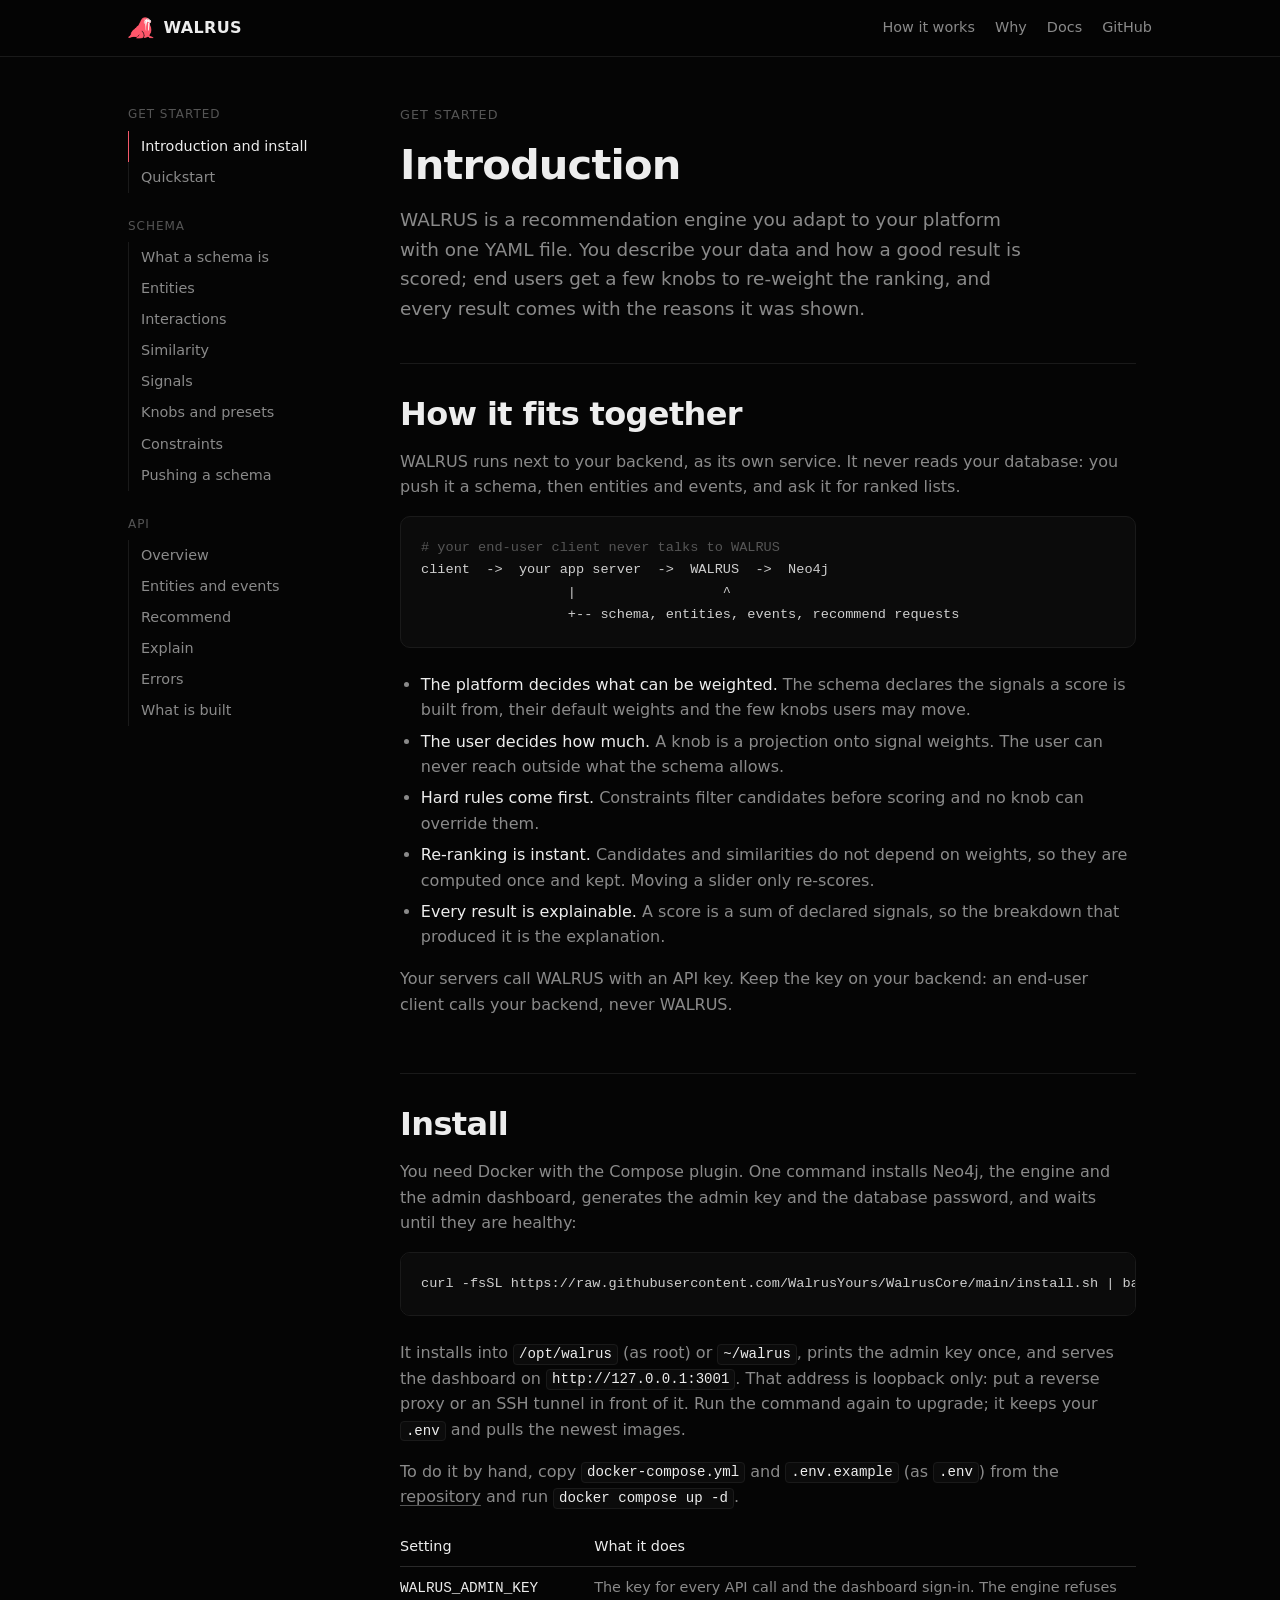
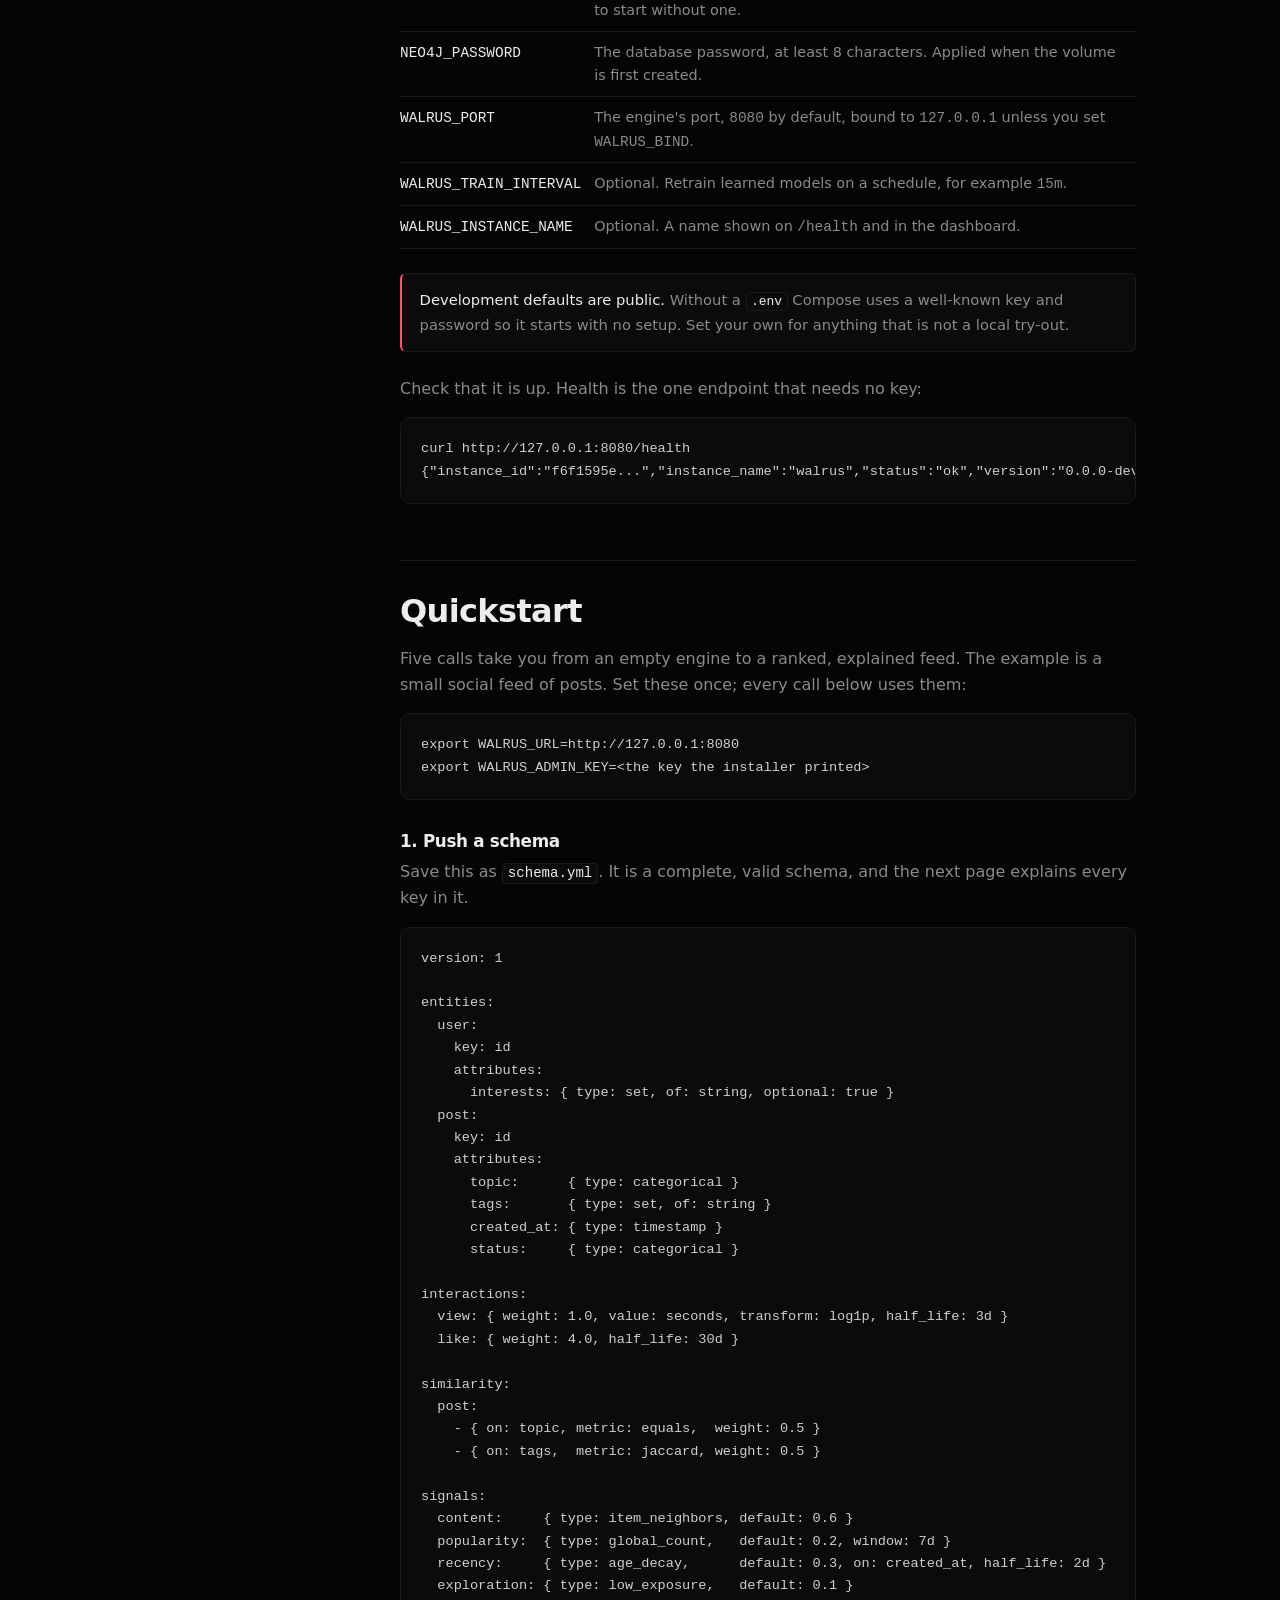
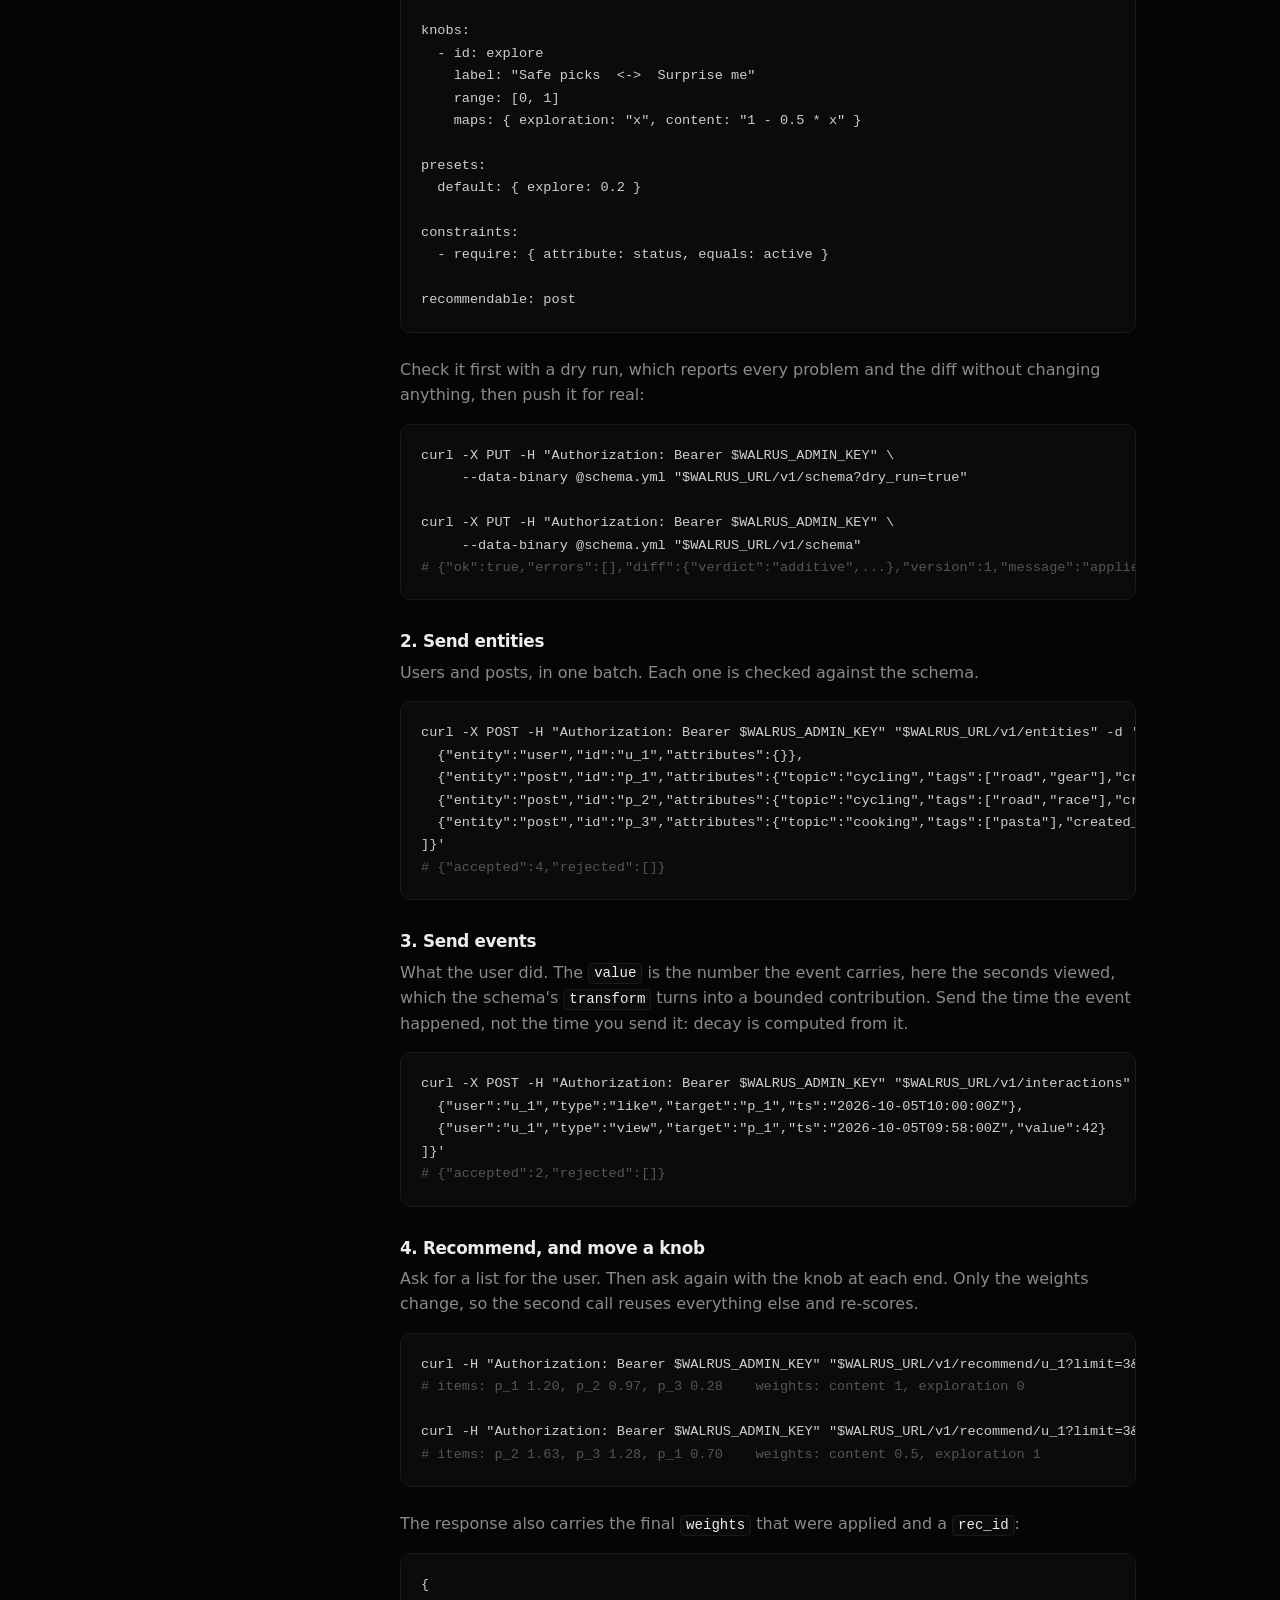
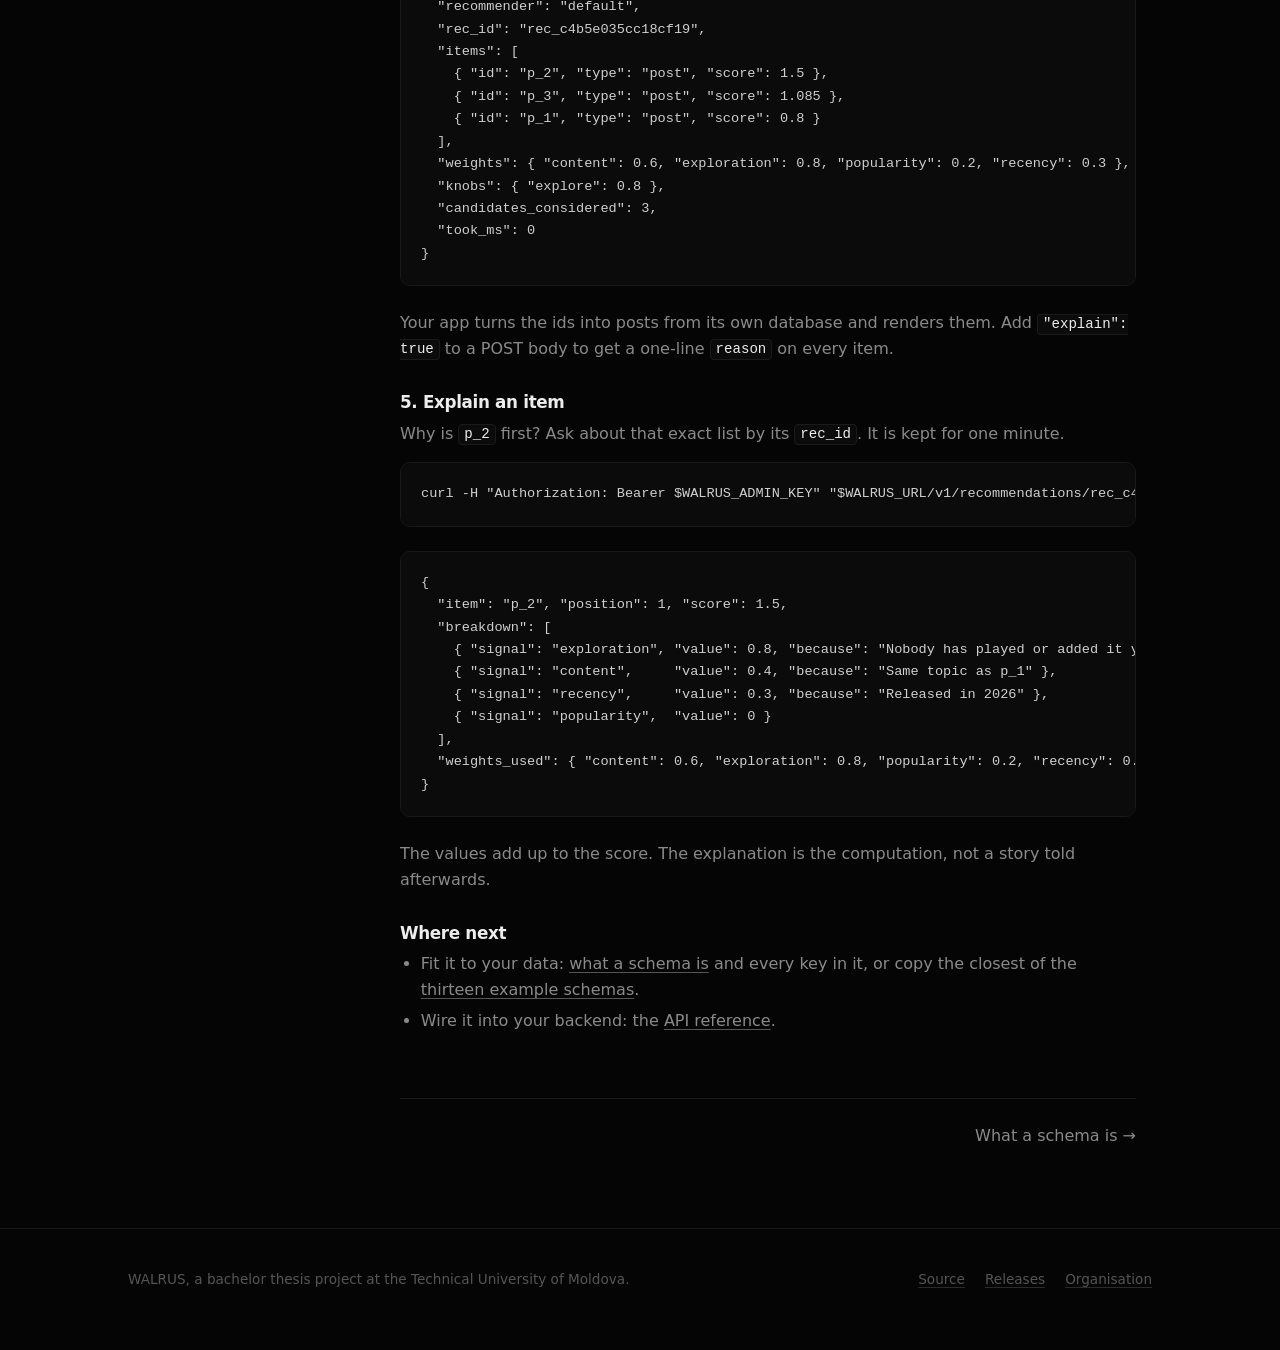
==== docs/index.html @ 2ddcf682 "docs: add docs" ====
<!doctype html>
<html lang="en">
<head>
  <meta charset="utf-8">
  <meta name="viewport" content="width=device-width, initial-scale=1">
  <title>Get started · WALRUS docs</title>
  <meta name="description" content="Install WALRUS, push a schema, send entities and events, and get a ranked, explained feed back in a few minutes.">
  <meta name="color-scheme" content="dark">
  <meta name="theme-color" content="#050505">
  <link rel="canonical" href="https://walrusyours.github.io/docs/">
  <meta property="og:type" content="website">
  <meta property="og:site_name" content="WALRUS">
  <meta property="og:title" content="Get started · WALRUS docs">
  <meta property="og:description" content="Install WALRUS, push a schema, send entities and events, and get a ranked, explained feed back.">
  <meta property="og:url" content="https://walrusyours.github.io/docs/">
  <meta property="og:image" content="https://walrusyours.github.io/assets/og.png">
  <meta name="twitter:card" content="summary_large_image">
  <link rel="icon" href="../assets/favicon.svg" type="image/svg+xml">
  <link rel="apple-touch-icon" href="../assets/walrus.png">
  <link rel="stylesheet" href="../style.css">
</head>
<body>

<header class="site">
  <div class="wrap">
    <a class="brand" href="../"><img src="../assets/walrus.png" alt="">WALRUS</a>
    <nav class="site" aria-label="Main">
      <a href="../#how">How it works</a>
      <a href="../#why">Why</a>
      <a class="keep" href="./" aria-current="page">Docs</a>
      <a class="keep" href="https://github.com/WalrusYours/WalrusCore">GitHub</a>
    </nav>
  </div>
</header>

<div class="wrap docs">

  <nav class="docs-nav" aria-label="Documentation">
    <h4>Get started</h4>
    <a href="./" aria-current="page">Introduction and install</a>
    <a href="./#quickstart">Quickstart</a>
    <h4>Schema</h4>
    <a href="schema.html">What a schema is</a>
    <a href="schema.html#entities">Entities</a>
    <a href="schema.html#interactions">Interactions</a>
    <a href="schema.html#similarity">Similarity</a>
    <a href="schema.html#signals">Signals</a>
    <a href="schema.html#knobs">Knobs and presets</a>
    <a href="schema.html#constraints">Constraints</a>
    <a href="schema.html#pushing">Pushing a schema</a>
    <h4>API</h4>
    <a href="api.html">Overview</a>
    <a href="api.html#entities">Entities and events</a>
    <a href="api.html#recommend">Recommend</a>
    <a href="api.html#explain">Explain</a>
    <a href="api.html#errors">Errors</a>
    <a href="api.html#status">What is built</a>
  </nav>

  <main class="doc" id="top">

    <p class="eyebrow">Get started</p>
    <h1>Introduction</h1>
    <p class="lead">
      WALRUS is a recommendation engine you adapt to your platform with one YAML file.
      You describe your data and how a good result is scored; end users get a few knobs to
      re-weight the ranking, and every result comes with the reasons it was shown.
    </p>

    <h2 id="how-it-works">How it fits together</h2>
    <p>
      WALRUS runs next to your backend, as its own service. It never reads your database:
      you push it a schema, then entities and events, and ask it for ranked lists.
    </p>
    <pre><code><span class="c"># your end-user client never talks to WALRUS</span>
client  -&gt;  your app server  -&gt;  WALRUS  -&gt;  Neo4j
                  |                  ^
                  +-- schema, entities, events, recommend requests</code></pre>
    <ul>
      <li><strong>The platform decides what can be weighted.</strong> The schema declares the signals a score is built from, their default weights and the few knobs users may move.</li>
      <li><strong>The user decides how much.</strong> A knob is a projection onto signal weights. The user can never reach outside what the schema allows.</li>
      <li><strong>Hard rules come first.</strong> Constraints filter candidates before scoring and no knob can override them.</li>
      <li><strong>Re-ranking is instant.</strong> Candidates and similarities do not depend on weights, so they are computed once and kept. Moving a slider only re-scores.</li>
      <li><strong>Every result is explainable.</strong> A score is a sum of declared signals, so the breakdown that produced it is the explanation.</li>
    </ul>
    <p>Your servers call WALRUS with an API key. Keep the key on your backend: an end-user client calls your backend, never WALRUS.</p>

    <h2 id="install">Install</h2>
    <p>
      You need Docker with the Compose plugin. One command installs Neo4j, the engine and the
      admin dashboard, generates the admin key and the database password, and waits until they are healthy:
    </p>
    <pre><code>curl -fsSL https://raw.githubusercontent.com/WalrusYours/WalrusCore/main/install.sh | bash</code></pre>
    <p>
      It installs into <code>/opt/walrus</code> (as root) or <code>~/walrus</code>, prints the admin key
      once, and serves the dashboard on <code>http://127.0.0.1:3001</code>. That address is loopback
      only: put a reverse proxy or an SSH tunnel in front of it. Run the command again to upgrade; it
      keeps your <code>.env</code> and pulls the newest images.
    </p>
    <p>
      To do it by hand, copy <code>docker-compose.yml</code> and <code>.env.example</code> (as <code>.env</code>)
      from the <a href="https://github.com/WalrusYours/WalrusCore">repository</a> and run
      <code>docker compose up -d</code>.
    </p>

    <div class="table-scroll"><table>
      <thead><tr><th>Setting</th><th>What it does</th></tr></thead>
      <tbody>
        <tr><td><code>WALRUS_ADMIN_KEY</code></td><td>The key for every API call and the dashboard sign-in. The engine refuses to start without one.</td></tr>
        <tr><td><code>NEO4J_PASSWORD</code></td><td>The database password, at least 8 characters. Applied when the volume is first created.</td></tr>
        <tr><td><code>WALRUS_PORT</code></td><td>The engine's port, <code>8080</code> by default, bound to <code>127.0.0.1</code> unless you set <code>WALRUS_BIND</code>.</td></tr>
        <tr><td><code>WALRUS_TRAIN_INTERVAL</code></td><td>Optional. Retrain learned models on a schedule, for example <code>15m</code>.</td></tr>
        <tr><td><code>WALRUS_INSTANCE_NAME</code></td><td>Optional. A name shown on <code>/health</code> and in the dashboard.</td></tr>
      </tbody>
    </table></div>

    <div class="note">
      <p><strong>Development defaults are public.</strong> Without a <code>.env</code> Compose uses a well-known key and password so it starts with no setup. Set your own for anything that is not a local try-out.</p>
    </div>

    <p>Check that it is up. Health is the one endpoint that needs no key:</p>
    <pre><code>curl http://127.0.0.1:8080/health
{"instance_id":"f6f1595e...","instance_name":"walrus","status":"ok","version":"0.0.0-dev"}</code></pre>

    <h2 id="quickstart">Quickstart</h2>
    <p>
      Five calls take you from an empty engine to a ranked, explained feed. The example is a small
      social feed of posts. Set these once; every call below uses them:
    </p>
    <pre><code>export WALRUS_URL=http://127.0.0.1:8080
export WALRUS_ADMIN_KEY=&lt;the key the installer printed&gt;</code></pre>

    <h3 id="qs-schema">1. Push a schema</h3>
    <p>Save this as <code>schema.yml</code>. It is a complete, valid schema, and the next page explains every key in it.</p>
    <pre><code>version: 1

entities:
  user:
    key: id
    attributes:
      interests: { type: set, of: string, optional: true }
  post:
    key: id
    attributes:
      topic:      { type: categorical }
      tags:       { type: set, of: string }
      created_at: { type: timestamp }
      status:     { type: categorical }

interactions:
  view: { weight: 1.0, value: seconds, transform: log1p, half_life: 3d }
  like: { weight: 4.0, half_life: 30d }

similarity:
  post:
    - { on: topic, metric: equals,  weight: 0.5 }
    - { on: tags,  metric: jaccard, weight: 0.5 }

signals:
  content:     { type: item_neighbors, default: 0.6 }
  popularity:  { type: global_count,   default: 0.2, window: 7d }
  recency:     { type: age_decay,      default: 0.3, on: created_at, half_life: 2d }
  exploration: { type: low_exposure,   default: 0.1 }

knobs:
  - id: explore
    label: "Safe picks  &lt;-&gt;  Surprise me"
    range: [0, 1]
    maps: { exploration: "x", content: "1 - 0.5 * x" }

presets:
  default: { explore: 0.2 }

constraints:
  - require: { attribute: status, equals: active }

recommendable: post</code></pre>
    <p>Check it first with a dry run, which reports every problem and the diff without changing anything, then push it for real:</p>
    <pre><code>curl -X PUT -H "Authorization: Bearer $WALRUS_ADMIN_KEY" \
     --data-binary @schema.yml "$WALRUS_URL/v1/schema?dry_run=true"

curl -X PUT -H "Authorization: Bearer $WALRUS_ADMIN_KEY" \
     --data-binary @schema.yml "$WALRUS_URL/v1/schema"
<span class="c"># {"ok":true,"errors":[],"diff":{"verdict":"additive",...},"version":1,"message":"applied as version 1"}</span></code></pre>

    <h3 id="qs-entities">2. Send entities</h3>
    <p>Users and posts, in one batch. Each one is checked against the schema.</p>
    <pre><code>curl -X POST -H "Authorization: Bearer $WALRUS_ADMIN_KEY" "$WALRUS_URL/v1/entities" -d '{"entities":[
  {"entity":"user","id":"u_1","attributes":{}},
  {"entity":"post","id":"p_1","attributes":{"topic":"cycling","tags":["road","gear"],"created_at":"2026-10-05T09:00:00Z","status":"active"}},
  {"entity":"post","id":"p_2","attributes":{"topic":"cycling","tags":["road","race"],"created_at":"2026-10-06T08:00:00Z","status":"active"}},
  {"entity":"post","id":"p_3","attributes":{"topic":"cooking","tags":["pasta"],"created_at":"2026-10-06T07:00:00Z","status":"active"}}
]}'
<span class="c"># {"accepted":4,"rejected":[]}</span></code></pre>

    <h3 id="qs-events">3. Send events</h3>
    <p>
      What the user did. The <code>value</code> is the number the event carries, here the seconds
      viewed, which the schema's <code>transform</code> turns into a bounded contribution.
      Send the time the event happened, not the time you send it: decay is computed from it.
    </p>
    <pre><code>curl -X POST -H "Authorization: Bearer $WALRUS_ADMIN_KEY" "$WALRUS_URL/v1/interactions" -d '{"interactions":[
  {"user":"u_1","type":"like","target":"p_1","ts":"2026-10-05T10:00:00Z"},
  {"user":"u_1","type":"view","target":"p_1","ts":"2026-10-05T09:58:00Z","value":42}
]}'
<span class="c"># {"accepted":2,"rejected":[]}</span></code></pre>

    <h3 id="qs-recommend">4. Recommend, and move a knob</h3>
    <p>
      Ask for a list for the user. Then ask again with the knob at each end. Only the weights
      change, so the second call reuses everything else and re-scores.
    </p>
    <pre><code>curl -H "Authorization: Bearer $WALRUS_ADMIN_KEY" "$WALRUS_URL/v1/recommend/u_1?limit=3&amp;knobs.explore=0"
<span class="c"># items: p_1 1.20, p_2 0.97, p_3 0.28    weights: content 1, exploration 0</span>

curl -H "Authorization: Bearer $WALRUS_ADMIN_KEY" "$WALRUS_URL/v1/recommend/u_1?limit=3&amp;knobs.explore=1"
<span class="c"># items: p_2 1.63, p_3 1.28, p_1 0.70    weights: content 0.5, exploration 1</span></code></pre>
    <p>The response also carries the final <code>weights</code> that were applied and a <code>rec_id</code>:</p>
    <pre><code>{
  "recommender": "default",
  "rec_id": "rec_c4b5e035cc18cf19",
  "items": [
    { "id": "p_2", "type": "post", "score": 1.5 },
    { "id": "p_3", "type": "post", "score": 1.085 },
    { "id": "p_1", "type": "post", "score": 0.8 }
  ],
  "weights": { "content": 0.6, "exploration": 0.8, "popularity": 0.2, "recency": 0.3 },
  "knobs": { "explore": 0.8 },
  "candidates_considered": 3,
  "took_ms": 0
}</code></pre>
    <p>Your app turns the ids into posts from its own database and renders them. Add <code>"explain": true</code> to a POST body to get a one-line <code>reason</code> on every item.</p>

    <h3 id="qs-explain">5. Explain an item</h3>
    <p>Why is <code>p_2</code> first? Ask about that exact list by its <code>rec_id</code>. It is kept for one minute.</p>
    <pre><code>curl -H "Authorization: Bearer $WALRUS_ADMIN_KEY" "$WALRUS_URL/v1/recommendations/rec_c4b5e035cc18cf19/explain/p_2"</code></pre>
    <pre><code>{
  "item": "p_2", "position": 1, "score": 1.5,
  "breakdown": [
    { "signal": "exploration", "value": 0.8, "because": "Nobody has played or added it yet" },
    { "signal": "content",     "value": 0.4, "because": "Same topic as p_1" },
    { "signal": "recency",     "value": 0.3, "because": "Released in 2026" },
    { "signal": "popularity",  "value": 0 }
  ],
  "weights_used": { "content": 0.6, "exploration": 0.8, "popularity": 0.2, "recency": 0.3 }
}</code></pre>
    <p>The values add up to the score. The explanation is the computation, not a story told afterwards.</p>

    <h3>Where next</h3>
    <ul>
      <li>Fit it to your data: <a href="schema.html">what a schema is</a> and every key in it, or copy the closest of the <a href="https://github.com/WalrusYours/WalrusCore/tree/main/docs/schema/schema-examples">thirteen example schemas</a>.</li>
      <li>Wire it into your backend: the <a href="api.html">API reference</a>.</li>
    </ul>

    <div class="pager">
      <span></span>
      <a href="schema.html">What a schema is &rarr;</a>
    </div>

  </main>
</div>

<footer>
  <div class="wrap">
    <span>WALRUS, a bachelor thesis project at the Technical University of Moldova.</span>
    <span class="links">
      <a href="https://github.com/WalrusYours/WalrusCore">Source</a>
      <a href="https://github.com/WalrusYours/WalrusCore/releases">Releases</a>
      <a href="https://github.com/WalrusYours">Organisation</a>
    </span>
  </div>
</footer>

</body>
</html>
---- style.css ----
:root {
  --bg: #050505;
  --panel: #0b0b0b;
  --line: #1a1a1a;
  --line-strong: #2a2a2a;
  --ink: #ededed;
  --muted: #8a8a8a;
  --faint: #555555;
  --accent: #f4586a; /* the coral of the logo, used sparingly */
  --max: 64rem;
  color-scheme: dark;
}

*,
*::before,
*::after {
  box-sizing: border-box;
}

html {
  scroll-behavior: smooth;
}

body {
  margin: 0;
  background: var(--bg);
  color: var(--ink);
  font: 16px/1.6 system-ui, -apple-system, "Segoe UI", Roboto, sans-serif;
  -webkit-font-smoothing: antialiased;
}

a {
  color: inherit;
  text-decoration-color: var(--line-strong);
  text-underline-offset: 3px;
}
a:hover {
  text-decoration-color: var(--ink);
}
a:focus-visible,
button:focus-visible {
  outline: 2px solid var(--faint);
  outline-offset: 3px;
  border-radius: 4px;
}

.wrap {
  width: min(100% - 2rem, var(--max));
  margin-inline: auto;
}

/* Header */
header.site {
  position: sticky;
  top: 0;
  z-index: 10;
  background: rgb(5 5 5 / 0.85);
  backdrop-filter: blur(8px);
  border-bottom: 1px solid var(--line);
}
header.site .wrap {
  display: flex;
  align-items: center;
  gap: 1.5rem;
  height: 3.5rem;
}
.brand {
  display: flex;
  align-items: center;
  gap: 0.6rem;
  font-weight: 600;
  letter-spacing: 0.02em;
  text-decoration: none;
}
.brand img {
  width: 26px;
  height: auto;
}
nav.site {
  margin-left: auto;
  display: flex;
  gap: 1.25rem;
  font-size: 0.9rem;
  color: var(--muted);
}
nav.site a {
  text-decoration: none;
}
nav.site a:hover {
  color: var(--ink);
}

/* Sections */
section {
  padding: 5rem 0;
  border-bottom: 1px solid var(--line);
}
section:last-of-type {
  border-bottom: 0;
}
h1,
h2,
h3 {
  margin: 0;
  font-weight: 600;
  letter-spacing: -0.02em;
  line-height: 1.15;
}
h1 {
  font-size: clamp(2.2rem, 6vw, 3.8rem);
}
h2 {
  font-size: clamp(1.5rem, 3.5vw, 2rem);
  margin-bottom: 1rem;
}
h3 {
  font-size: 1rem;
  margin-bottom: 0.4rem;
}
p {
  margin: 0 0 1rem;
  color: var(--muted);
}
.eyebrow {
  margin-bottom: 1rem;
  font-size: 0.8rem;
  letter-spacing: 0.08em;
  text-transform: uppercase;
  color: var(--faint);
}
.lead {
  max-width: 40rem;
  font-size: 1.15rem;
}

/* Hero */
.hero {
  padding: 7rem 0 5rem;
}
.hero img.mark {
  width: 72px;
  height: auto;
  margin-bottom: 2rem;
}
.hero h1 span {
  color: var(--muted);
}
.actions {
  display: flex;
  flex-wrap: wrap;
  gap: 0.75rem;
  margin-top: 2rem;
}
.btn {
  display: inline-flex;
  align-items: center;
  gap: 0.5rem;
  padding: 0.6rem 1.1rem;
  border: 1px solid var(--line-strong);
  border-radius: 999px;
  font-size: 0.92rem;
  text-decoration: none;
  color: var(--ink);
  transition: border-color 0.15s, background 0.15s;
}
.btn:hover {
  border-color: var(--ink);
}
.btn.primary {
  background: var(--ink);
  border-color: var(--ink);
  color: var(--bg);
}
.btn.primary:hover {
  background: #fff;
}

/* Grids */
.grid {
  display: grid;
  gap: 2rem 3rem;
  margin-top: 2.5rem;
  grid-template-columns: repeat(auto-fit, minmax(14rem, 1fr));
}
.grid p {
  margin: 0;
  font-size: 0.95rem;
}
.step-num {
  display: block;
  margin-bottom: 0.6rem;
  font-size: 0.8rem;
  color: var(--accent);
  font-variant-numeric: tabular-nums;
}

/* Code */
pre {
  margin: 1.5rem 0 0;
  padding: 1.25rem;
  overflow-x: auto;
  background: var(--panel);
  border: 1px solid var(--line);
  border-radius: 10px;
  font: 0.85rem/1.65 ui-monospace, SFMono-Regular, Menlo, Consolas, monospace;
  color: #cfcfcf;
}
code {
  font-family: ui-monospace, SFMono-Regular, Menlo, Consolas, monospace;
}
p code,
li code {
  padding: 0.1em 0.35em;
  background: var(--panel);
  border: 1px solid var(--line);
  border-radius: 4px;
  font-size: 0.88em;
  color: var(--ink);
}
pre .c {
  color: var(--faint);
}

/* Two columns */
.cols {
  display: grid;
  gap: 3rem;
  grid-template-columns: repeat(auto-fit, minmax(18rem, 1fr));
  align-items: start;
}
ul.plain {
  margin: 0;
  padding: 0;
  list-style: none;
}
ul.plain li {
  padding: 0.7rem 0;
  border-top: 1px solid var(--line);
  color: var(--muted);
  font-size: 0.95rem;
}
ul.plain li:last-child {
  border-bottom: 1px solid var(--line);
}
ul.plain strong {
  color: var(--ink);
  font-weight: 500;
}

/* Footer */
footer {
  padding: 2.5rem 0 4rem;
  border-top: 1px solid var(--line);
  color: var(--faint);
  font-size: 0.85rem;
}
footer .wrap {
  display: flex;
  flex-wrap: wrap;
  gap: 1rem 2rem;
  align-items: center;
}
footer .links {
  margin-left: auto;
  display: flex;
  gap: 1.25rem;
}

/* Docs */
.docs {
  display: grid;
  grid-template-columns: 14rem minmax(0, 1fr);
  gap: 3rem;
  padding: 3rem 0 5rem;
  align-items: start;
}
.docs-nav {
  position: sticky;
  top: 5rem;
  max-height: calc(100vh - 6.5rem);
  overflow-y: auto;
  font-size: 0.9rem;
}
.docs-nav h4 {
  margin: 1.5rem 0 0.4rem;
  font-size: 0.75rem;
  font-weight: 500;
  letter-spacing: 0.08em;
  text-transform: uppercase;
  color: var(--faint);
}
.docs-nav h4:first-child {
  margin-top: 0;
}
.docs-nav a {
  display: block;
  padding: 0.25rem 0 0.25rem 0.75rem;
  border-left: 1px solid var(--line);
  color: var(--muted);
  text-decoration: none;
}
.docs-nav a:hover {
  color: var(--ink);
  border-left-color: var(--faint);
}
.docs-nav a[aria-current="page"] {
  color: var(--ink);
  border-left-color: var(--accent);
}
.doc {
  min-width: 0;
  max-width: 46rem;
}
.doc h1 {
  font-size: clamp(2rem, 5vw, 2.6rem);
  margin-bottom: 1rem;
}
.doc h2 {
  margin: 3.5rem 0 1rem;
  padding-top: 2rem;
  border-top: 1px solid var(--line);
  scroll-margin-top: 4.5rem;
}
.doc .lead + h2 {
  margin-top: 2.5rem;
}
.doc h3 {
  margin: 2rem 0 0.5rem;
  font-size: 1.05rem;
  scroll-margin-top: 4.5rem;
}
.doc ul,
.doc ol {
  margin: 0 0 1rem;
  padding-left: 1.3rem;
  color: var(--muted);
}
.doc li {
  margin-bottom: 0.35rem;
}
.doc li strong,
.doc p strong {
  color: var(--ink);
  font-weight: 500;
}
.doc a {
  text-decoration-color: var(--faint);
}
.doc pre {
  margin: 1rem 0 1.5rem;
}
.doc table {
  width: 100%;
  margin: 0;
  border-collapse: collapse;
  font-size: 0.9rem;
}
.doc th,
.doc td {
  padding: 0.55rem 0.8rem 0.55rem 0;
  border-bottom: 1px solid var(--line);
  text-align: left;
  vertical-align: top;
  color: var(--muted);
}
.doc th {
  font-weight: 500;
  color: var(--ink);
  border-bottom-color: var(--line-strong);
}
.doc td:first-child {
  color: var(--ink);
}
.table-scroll {
  margin: 1rem 0 1.5rem;
  overflow-x: auto;
}
.note {
  margin: 1.5rem 0;
  padding: 0.9rem 1.1rem;
  background: var(--panel);
  border: 1px solid var(--line);
  border-left: 2px solid var(--accent);
  border-radius: 6px;
  font-size: 0.92rem;
  color: var(--muted);
}
.note p:last-child {
  margin-bottom: 0;
}
.note strong {
  color: var(--ink);
  font-weight: 500;
}
.pager {
  display: flex;
  justify-content: space-between;
  gap: 1rem;
  margin-top: 4rem;
  padding-top: 1.5rem;
  border-top: 1px solid var(--line);
}
.pager a {
  color: var(--muted);
  text-decoration: none;
}
.pager a:hover {
  color: var(--ink);
}

@media (max-width: 40rem) {
  nav.site a:not(.keep) {
    display: none;
  }
  section {
    padding: 3.5rem 0;
  }
  .docs {
    grid-template-columns: minmax(0, 1fr);
    gap: 1.5rem;
    padding-top: 1.5rem;
  }
  .docs-nav {
    position: static;
    max-height: none;
    padding-bottom: 1rem;
    border-bottom: 1px solid var(--line);
  }
  .hero {
    padding: 4rem 0 3rem;
  }
}

@media (prefers-reduced-motion: reduce) {
  html {
    scroll-behavior: auto;
  }
  .btn {
    transition: none;
  }
}
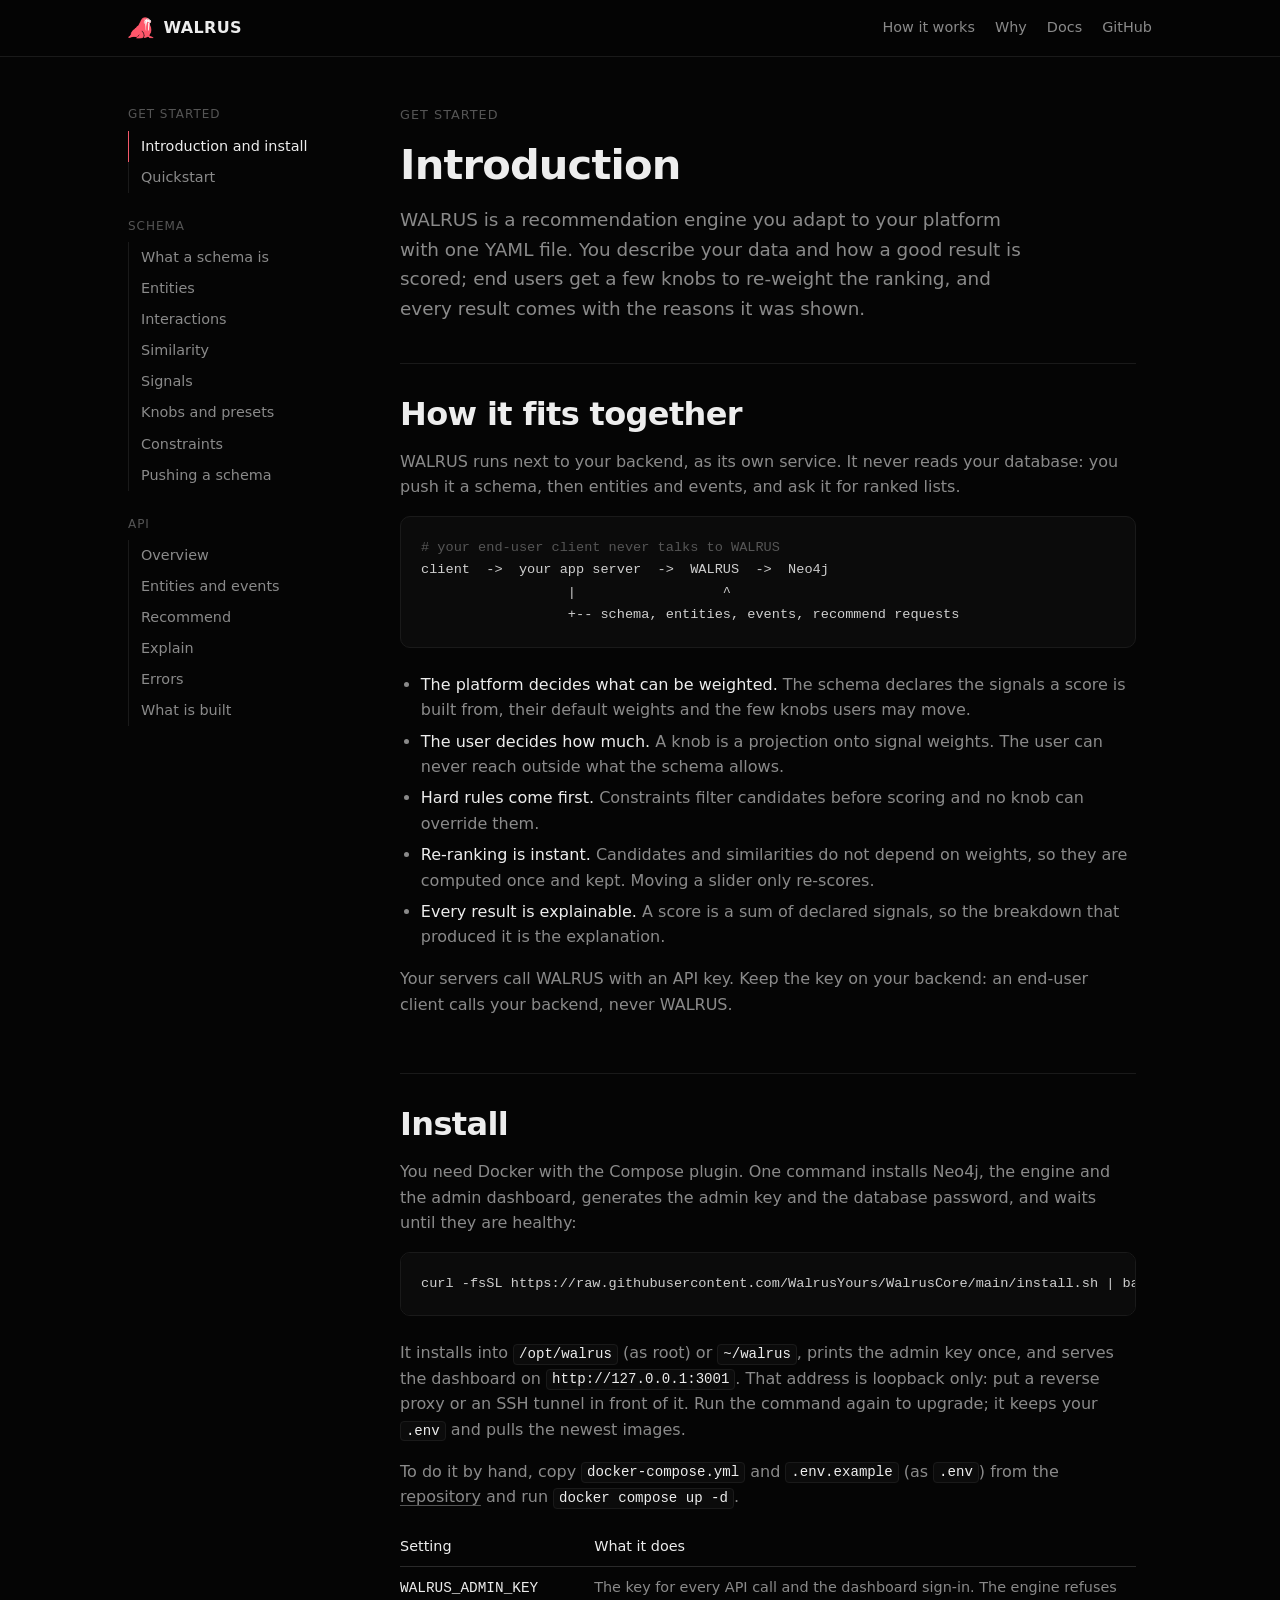
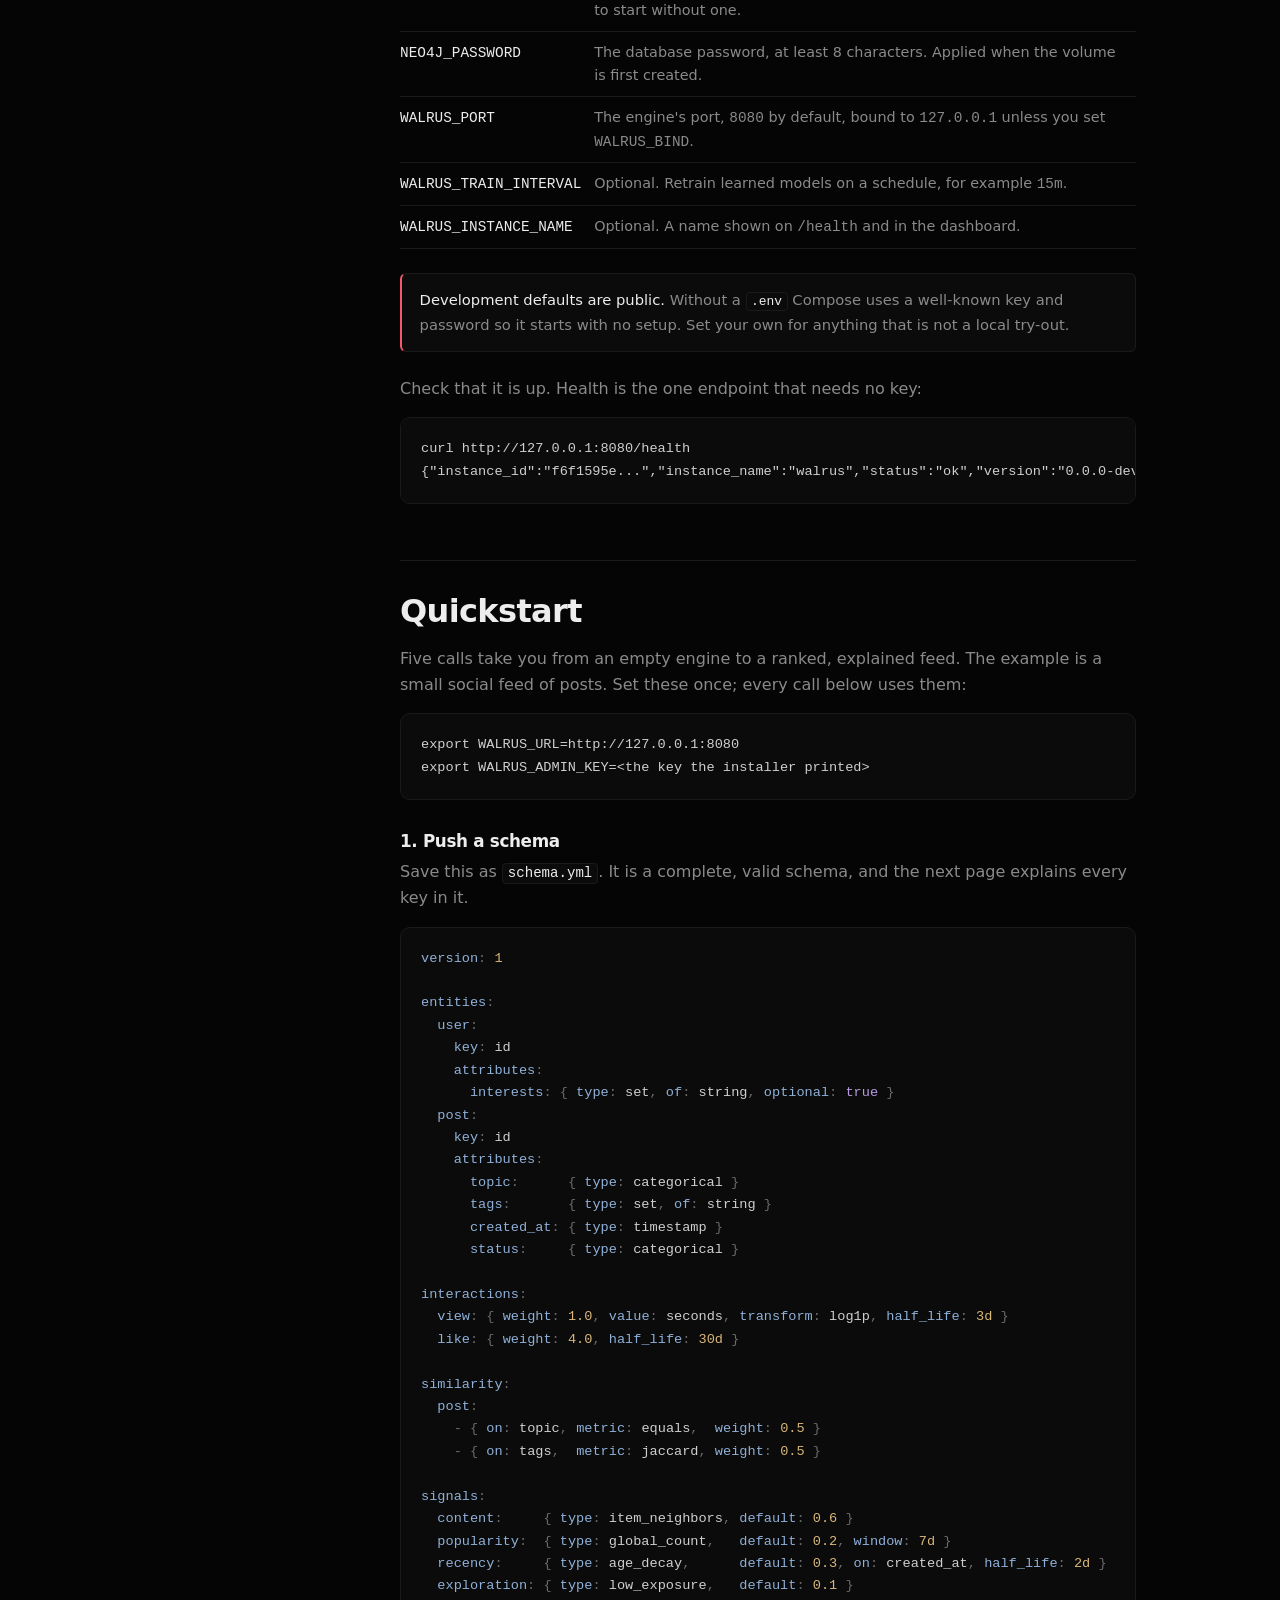
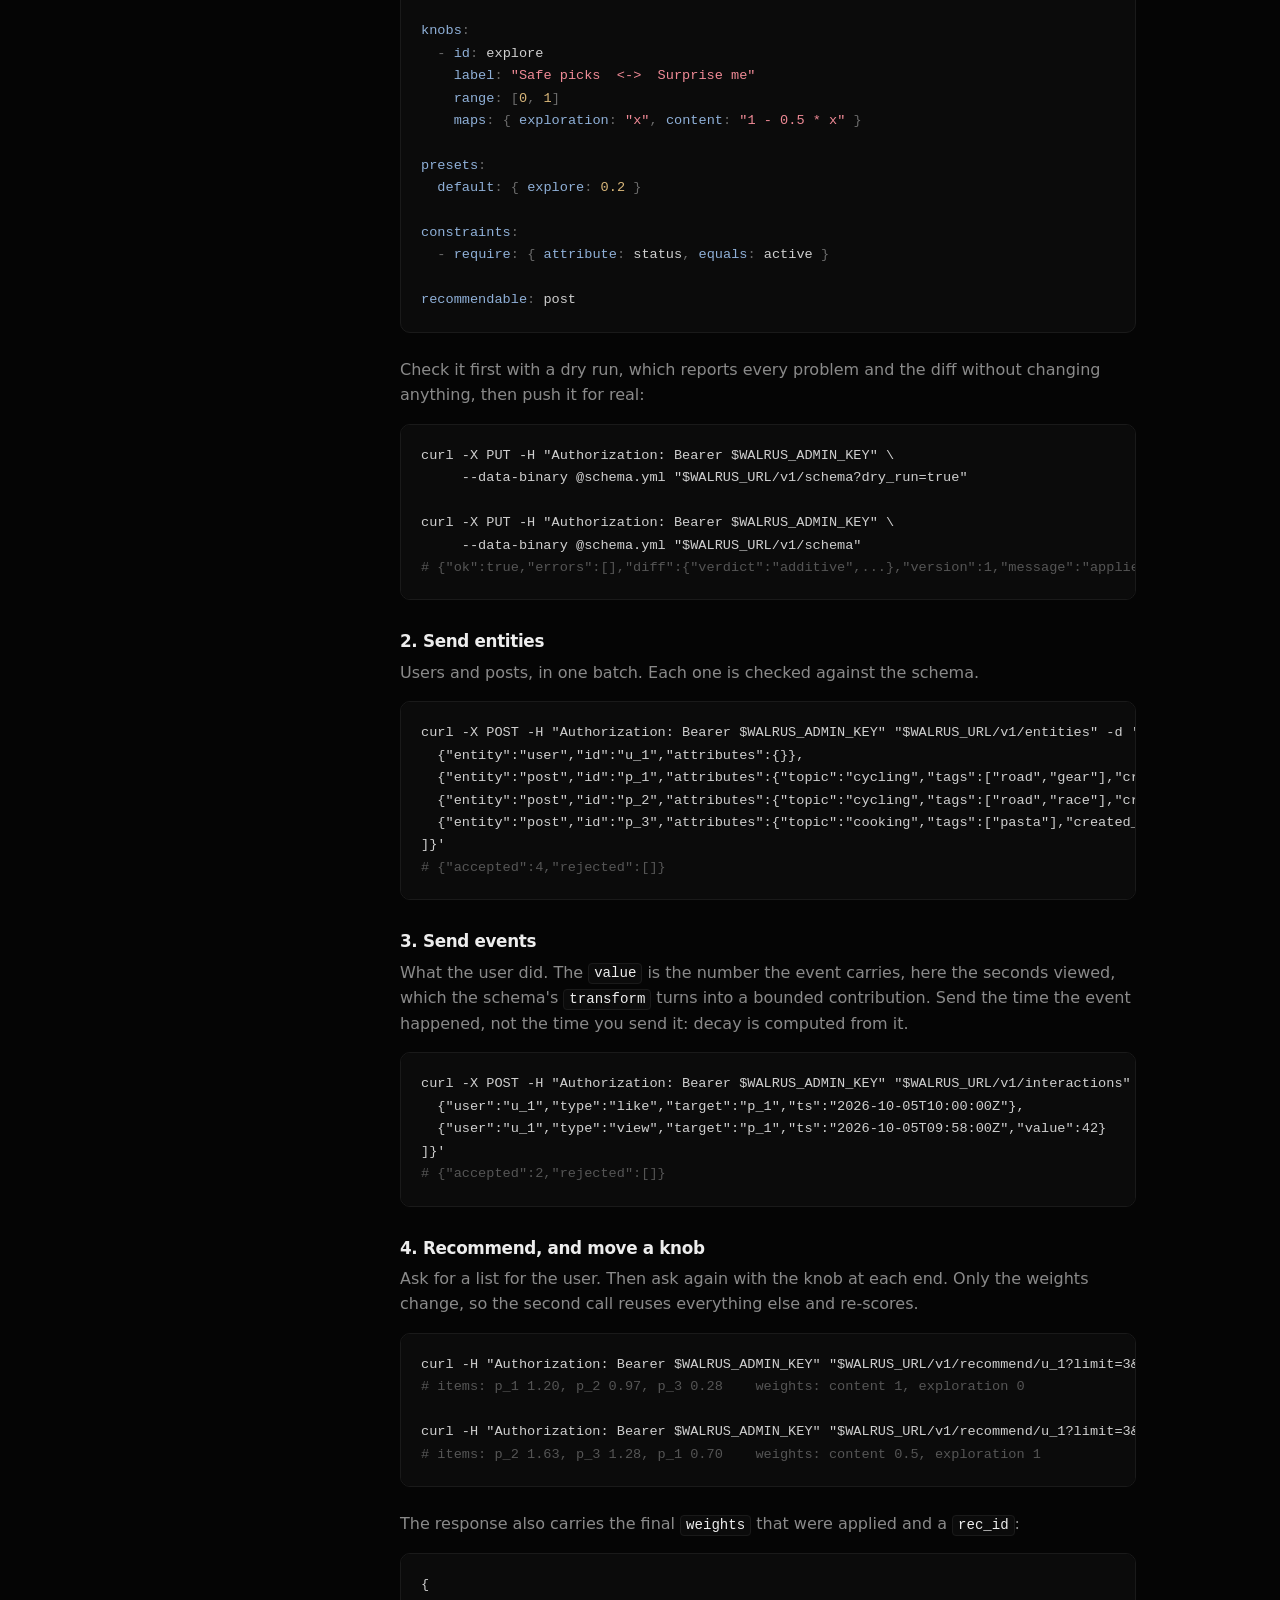
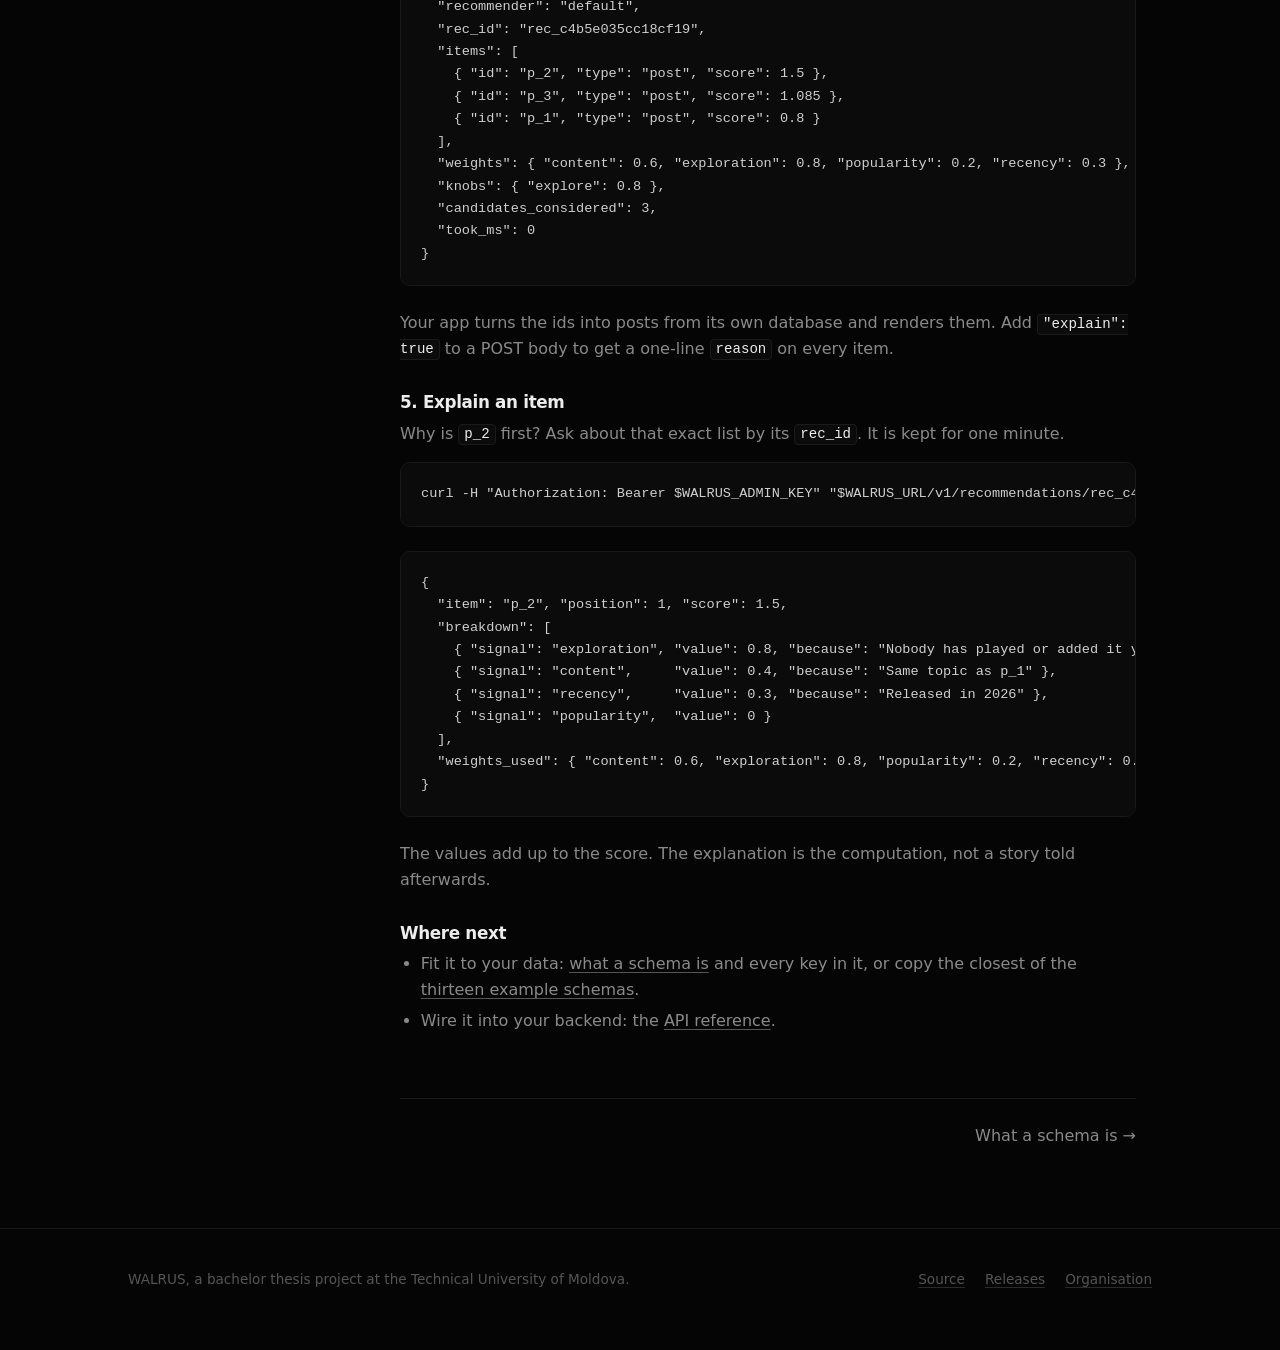
==== commit 235d7c58: "docs: add yml hightlight" ====
--- a/docs/index.html
+++ b/docs/index.html
@@ -18,6 +18,7 @@
   <link rel="icon" href="../assets/favicon.svg" type="image/svg+xml">
   <link rel="apple-touch-icon" href="../assets/walrus.png">
   <link rel="stylesheet" href="../style.css">
+  <script src="../assets/highlight.js" defer></script>
 </head>
 <body>
 
@@ -132,7 +133,7 @@
 
     <h3 id="qs-schema">1. Push a schema</h3>
     <p>Save this as <code>schema.yml</code>. It is a complete, valid schema, and the next page explains every key in it.</p>
-    <pre><code>version: 1
+    <pre><code class="language-yaml">version: 1
 
 entities:
   user:
--- a/style.css
+++ b/style.css
@@ -221,6 +221,35 @@
   color: var(--faint);
 }
 
+/* YAML highlighting (assets/highlight.js) */
+:root {
+  --hl-key: #8fb0d8;
+  --hl-str: #f08a96;
+  --hl-num: #d9b77a;
+  --hl-bool: #b79ae0;
+  --hl-punct: #6b6b6b;
+  --hl-comment: #707070;
+}
+pre .y-k {
+  color: var(--hl-key);
+}
+pre .y-s {
+  color: var(--hl-str);
+}
+pre .y-n {
+  color: var(--hl-num);
+}
+pre .y-b {
+  color: var(--hl-bool);
+}
+pre .y-p {
+  color: var(--hl-punct);
+}
+pre .y-c {
+  color: var(--hl-comment);
+  font-style: italic;
+}
+
 /* Two columns */
 .cols {
   display: grid;
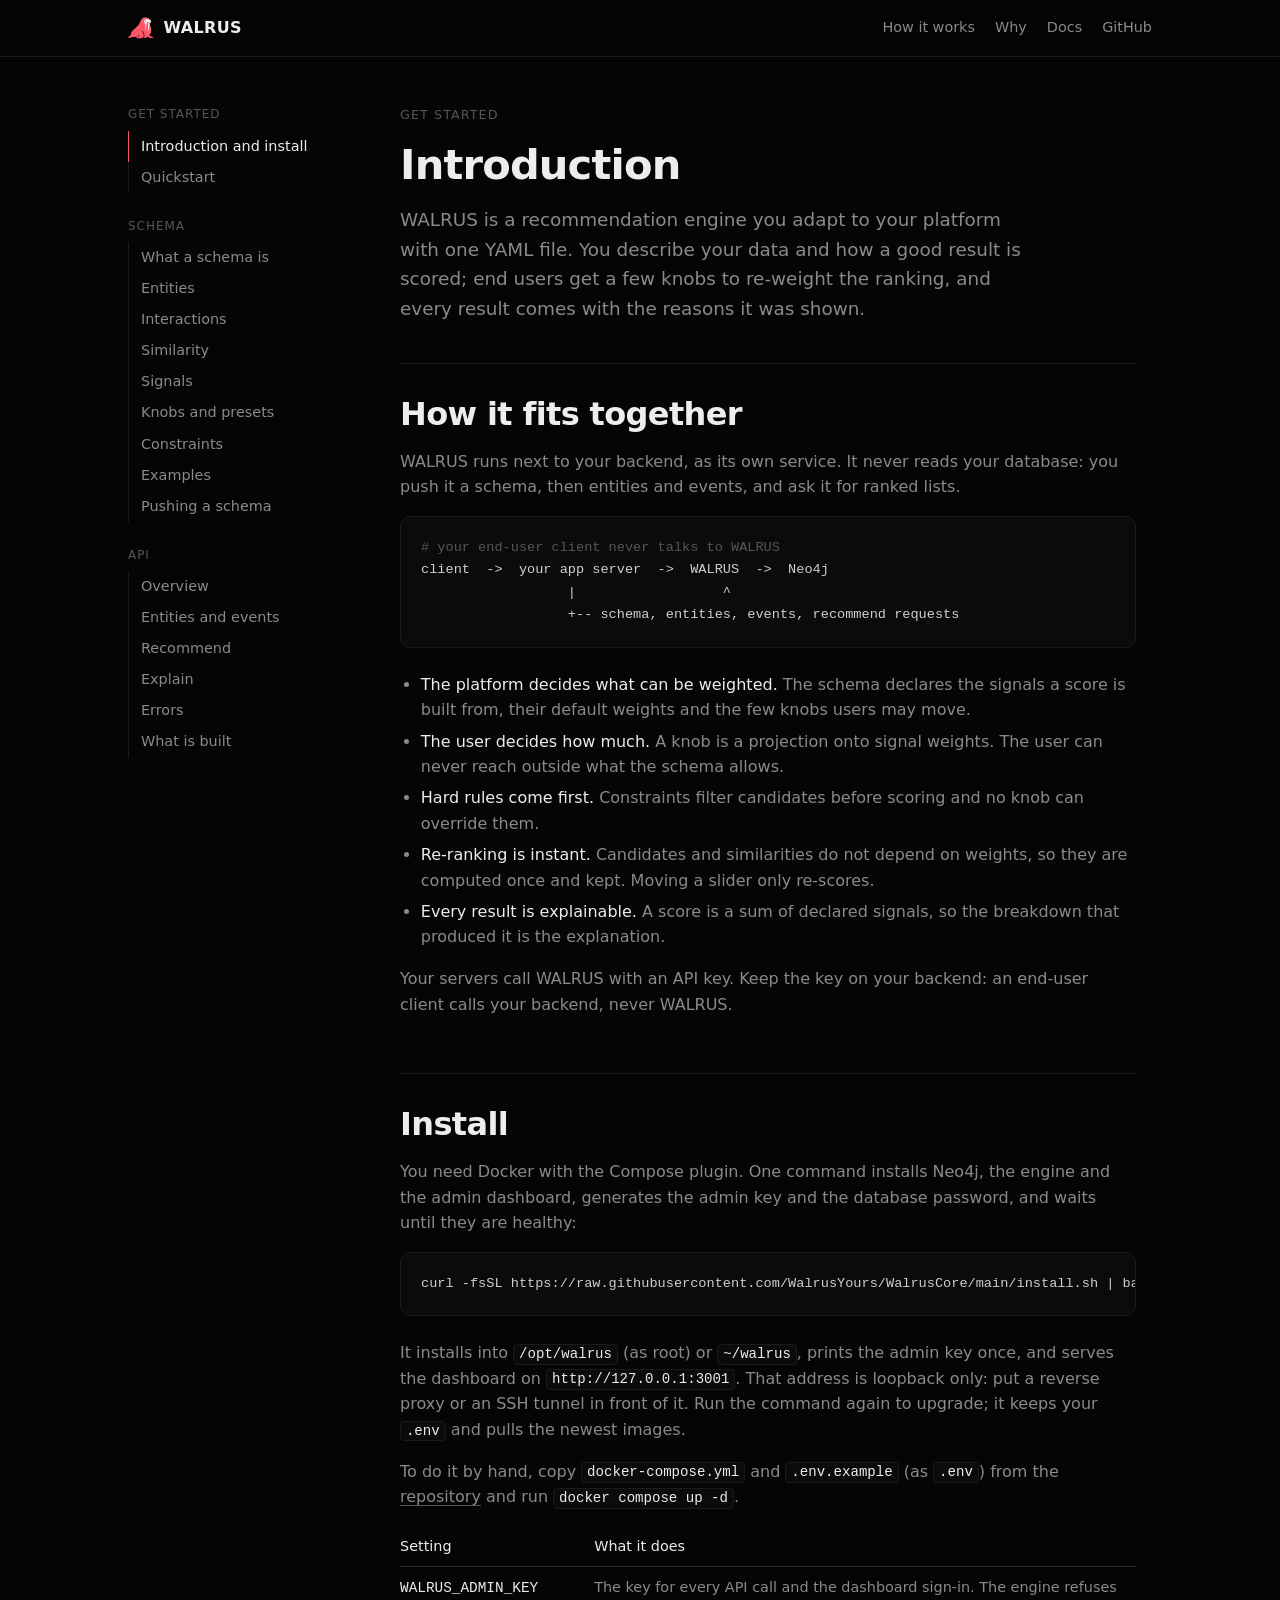
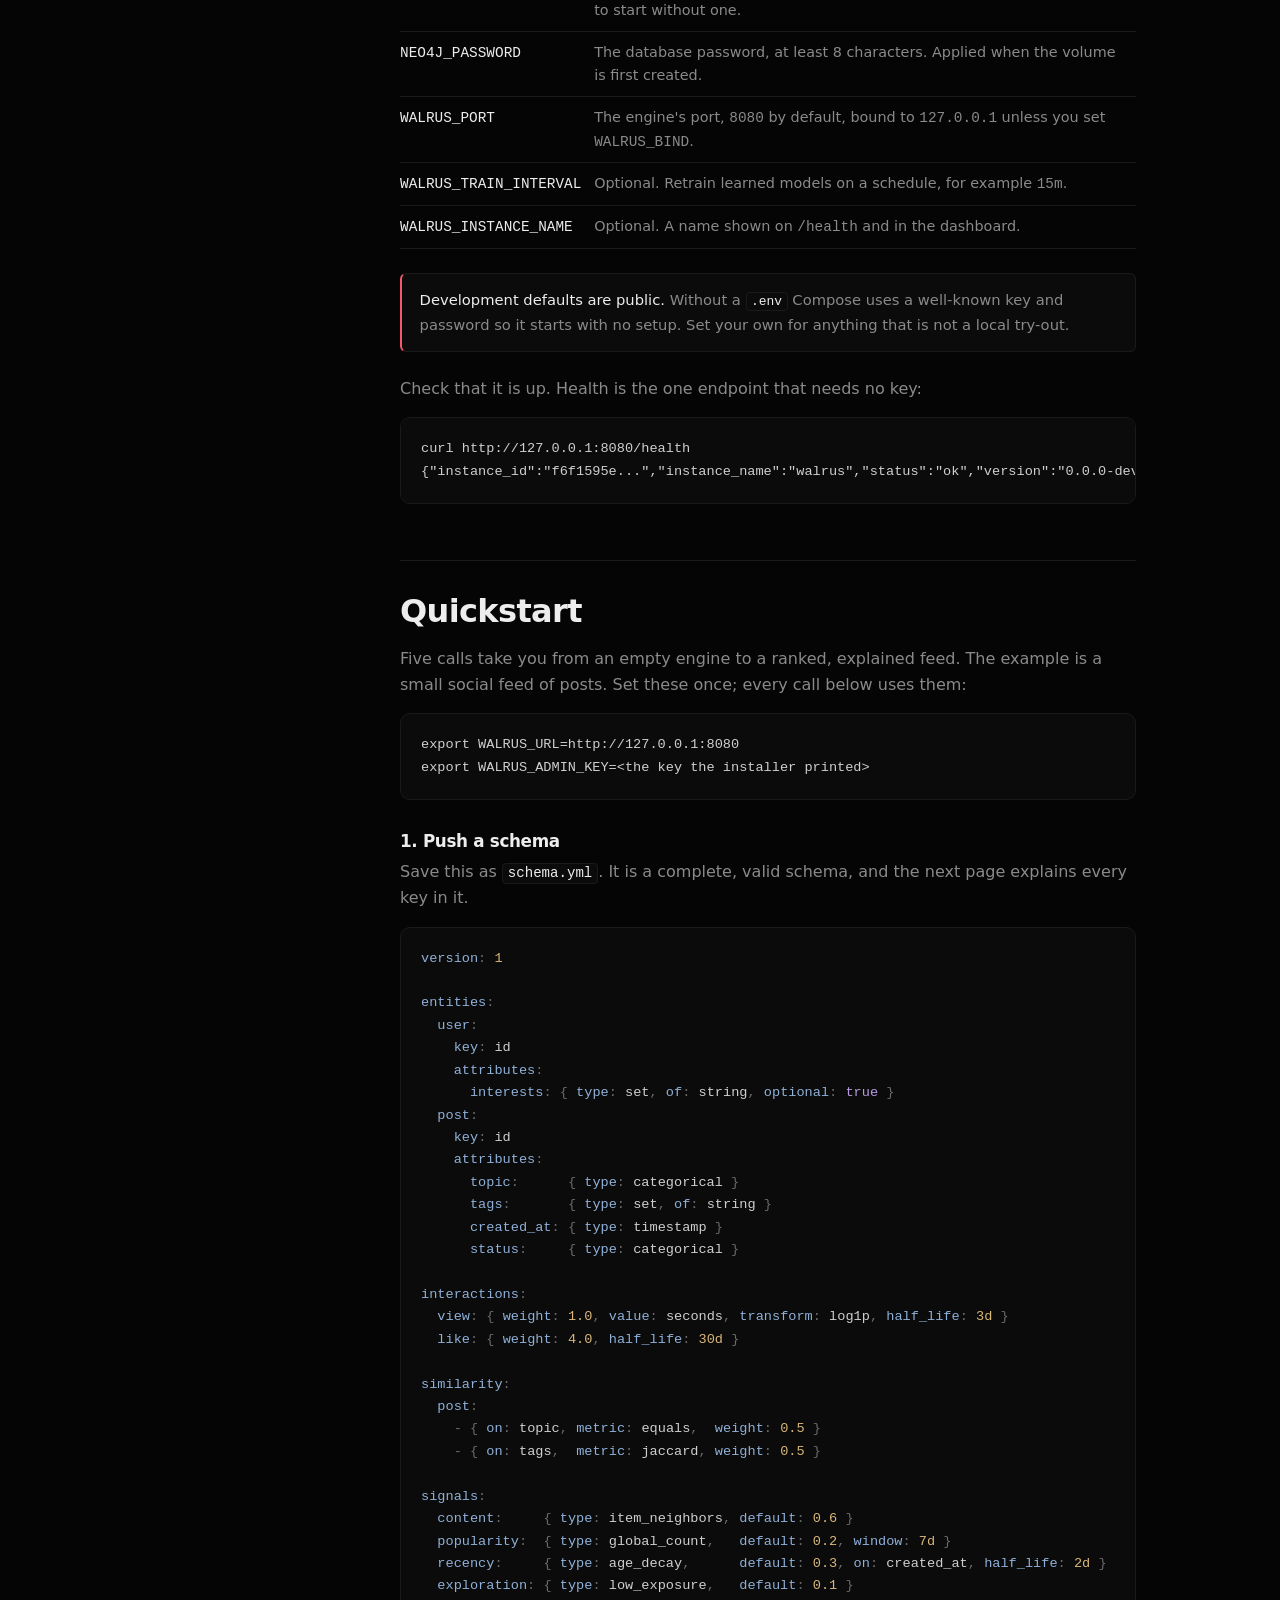
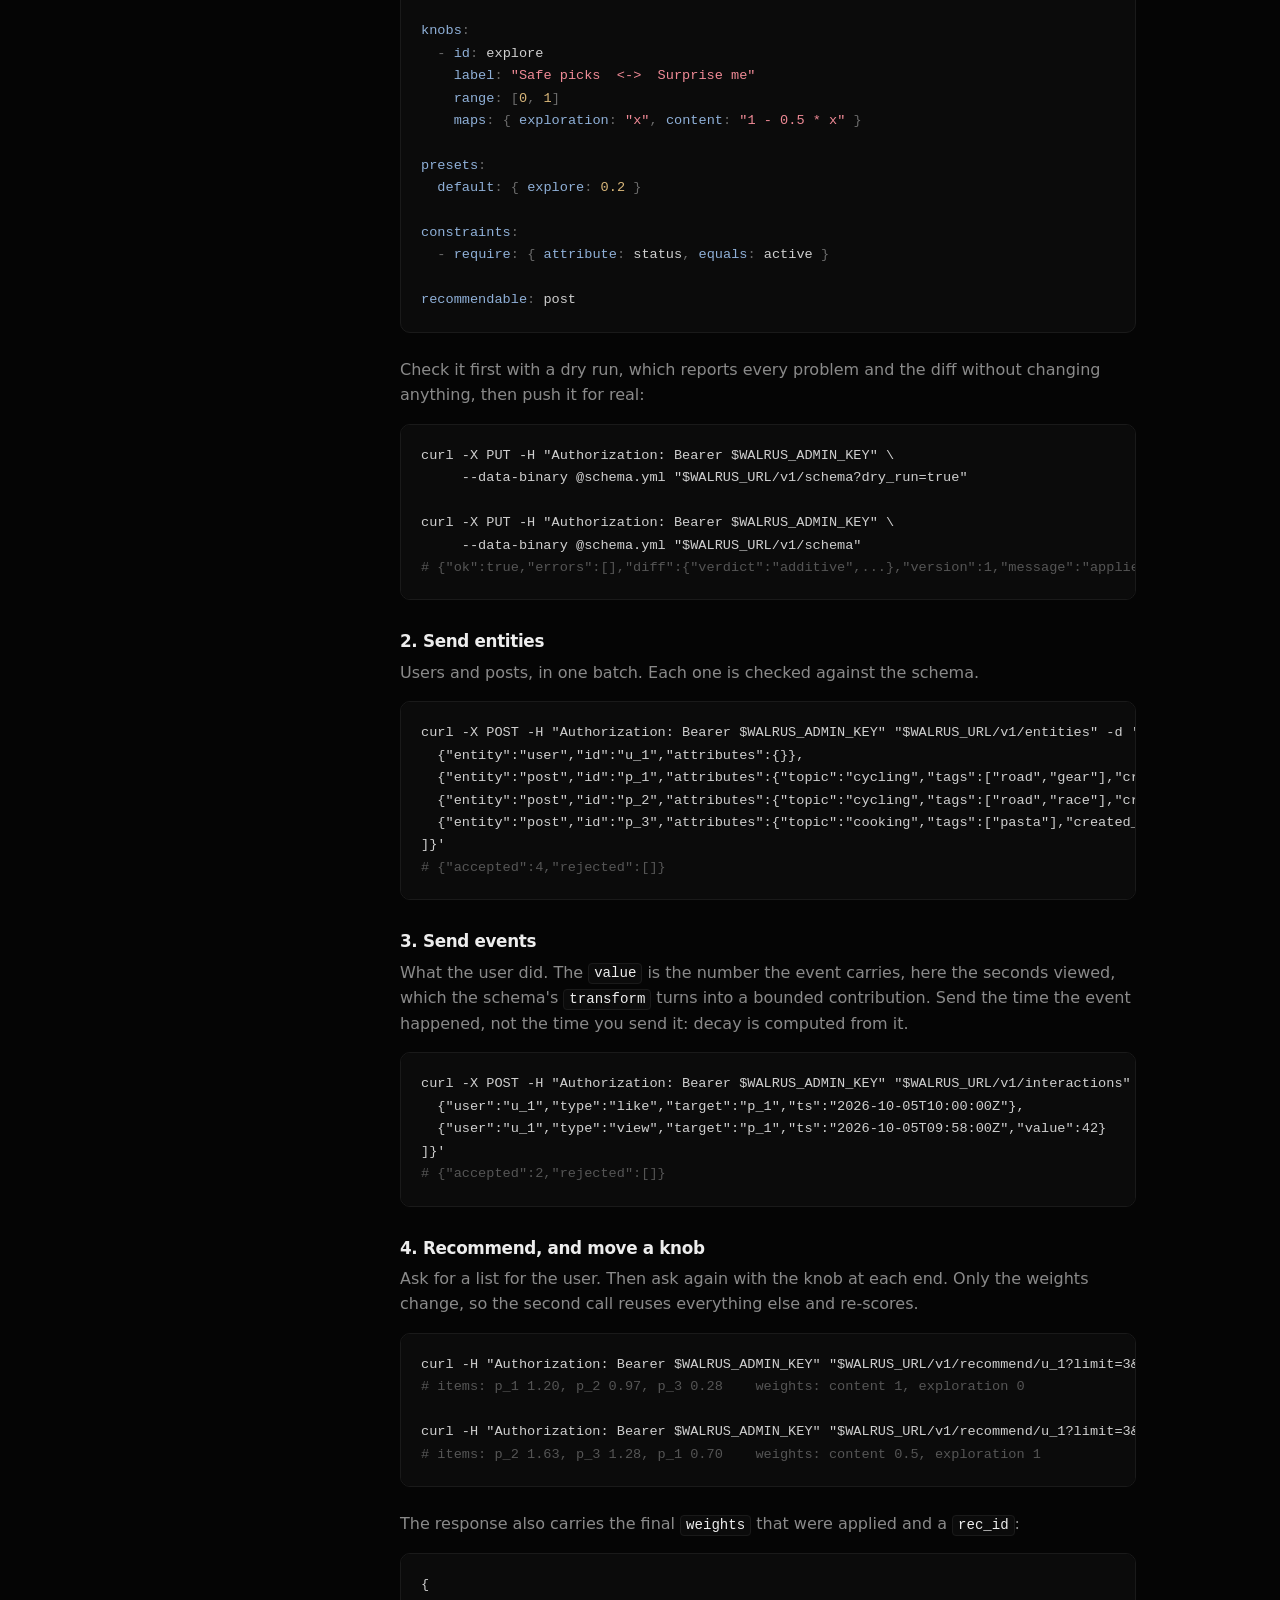
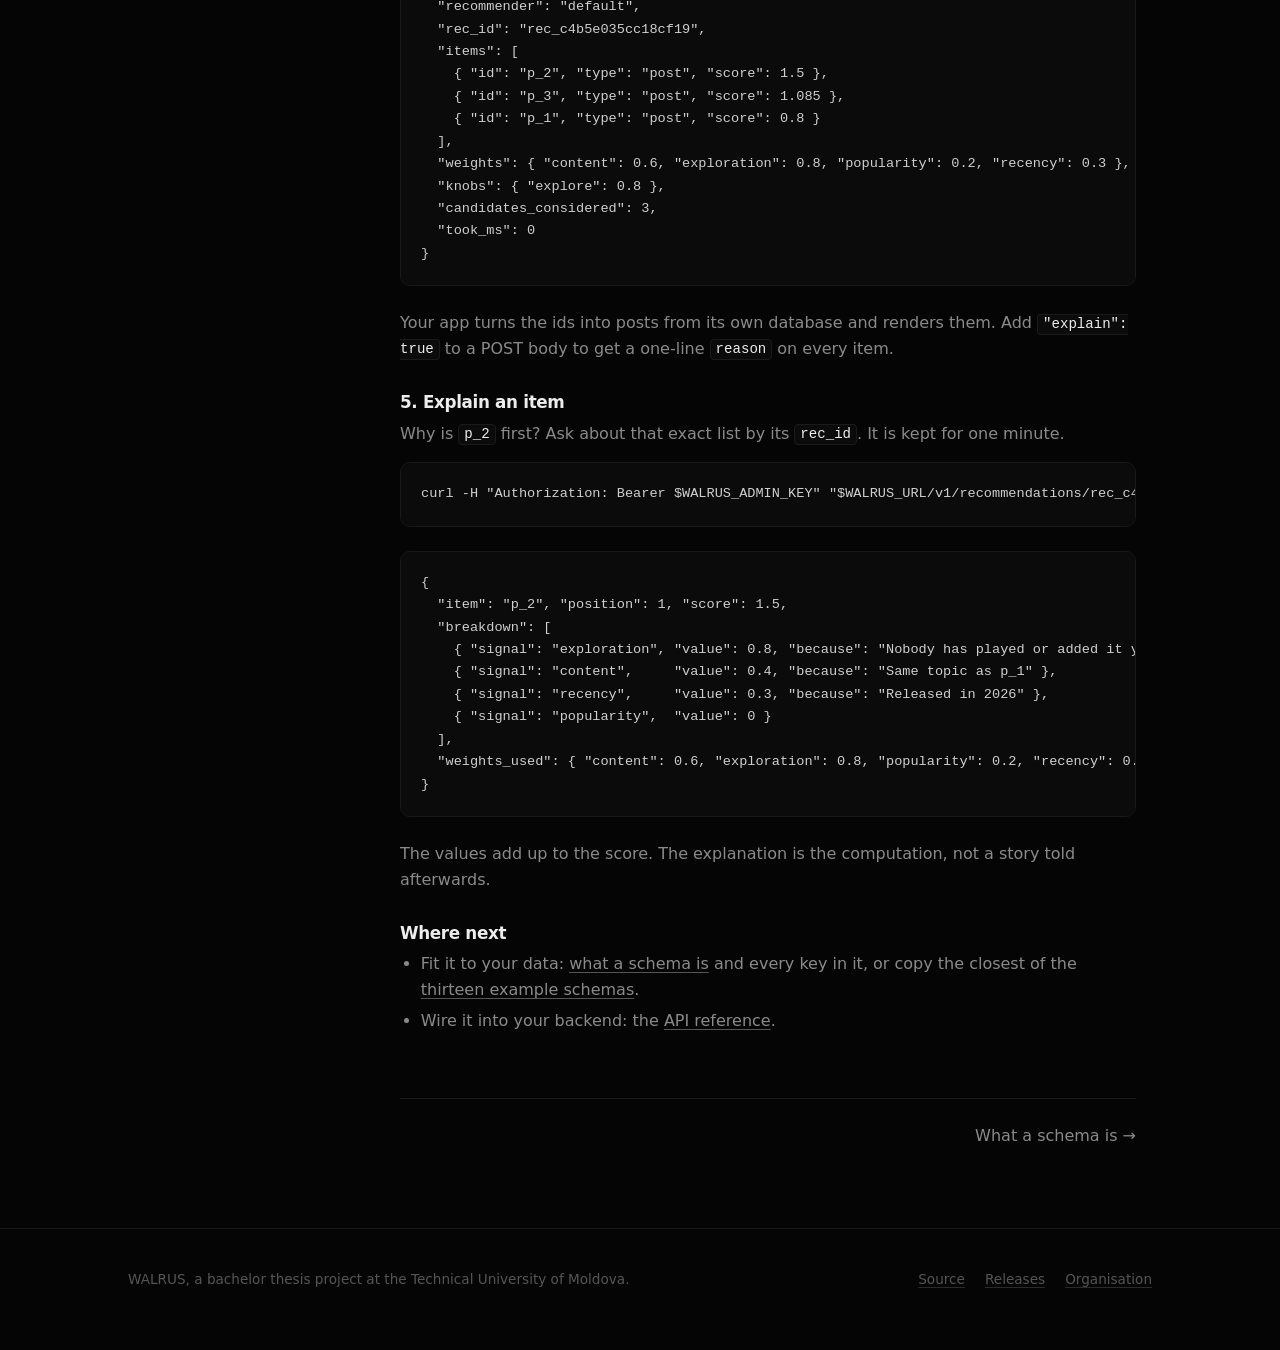
==== commit 5749eb27: "docs(schema): add schema linkS" ====
--- a/docs/index.html
+++ b/docs/index.html
@@ -48,6 +48,7 @@
     <a href="schema.html#signals">Signals</a>
     <a href="schema.html#knobs">Knobs and presets</a>
     <a href="schema.html#constraints">Constraints</a>
+    <a href="schema.html#examples">Examples</a>
     <a href="schema.html#pushing">Pushing a schema</a>
     <h4>API</h4>
     <a href="api.html">Overview</a>
